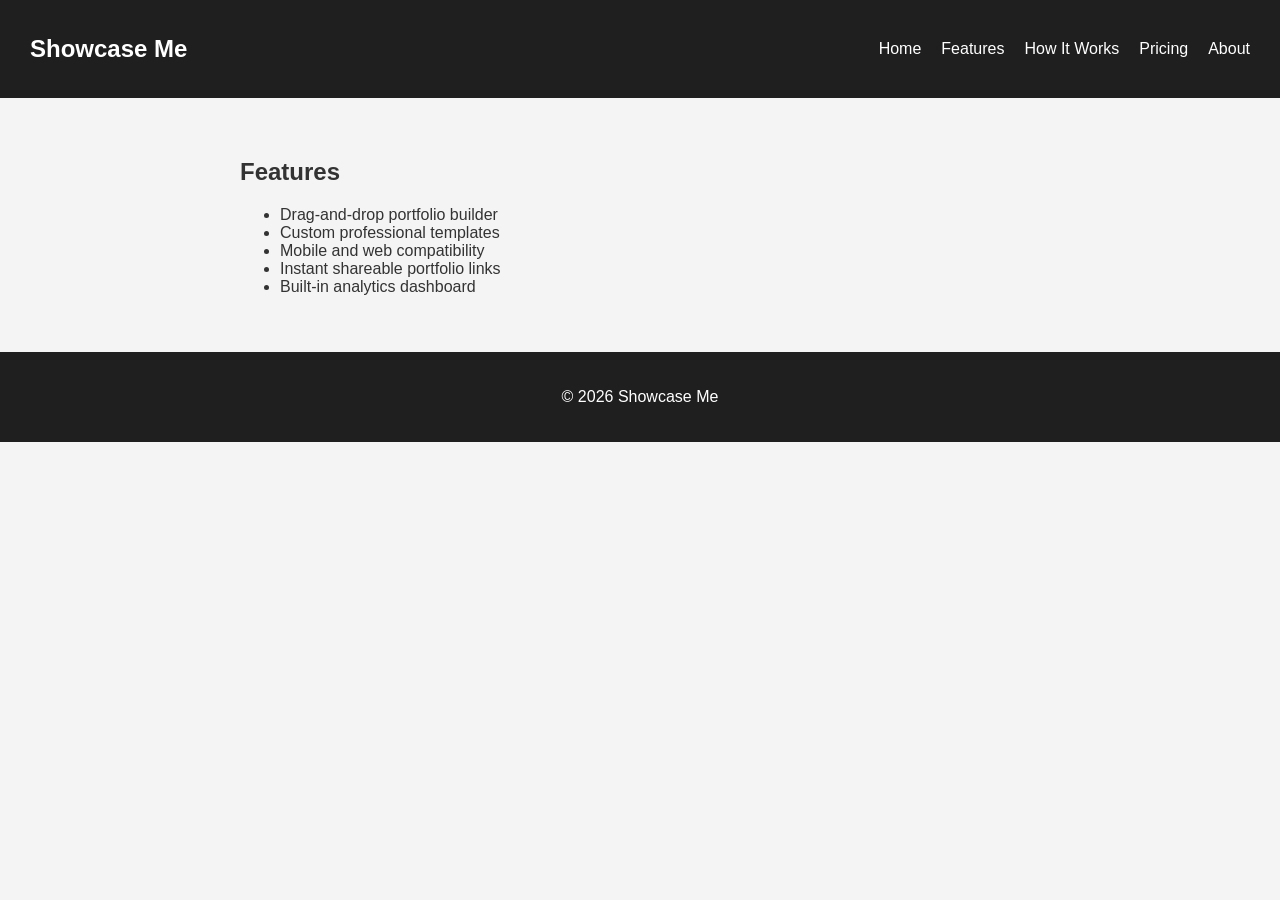
==== features.html @ 648b31cb "Create features.html" ====
<!DOCTYPE html>
<html lang="en">
<head>
<meta charset="UTF-8">
<title>Features | Showcase Me</title>
<link rel="stylesheet" href="style.css">
</head>
<body>

<nav>
  <h1>Showcase Me</h1>
  <ul>
    <li><a href="index.html">Home</a></li>
    <li><a href="features.html">Features</a></li>
    <li><a href="how-it-works.html">How It Works</a></li>
    <li><a href="pricing.html">Pricing</a></li>
    <li><a href="about.html">About</a></li>
  </ul>
</nav>

<section>
<h2>Features</h2>
<ul>
<li>Drag-and-drop portfolio builder</li>
<li>Custom professional templates</li>
<li>Mobile and web compatibility</li>
<li>Instant shareable portfolio links</li>
<li>Built-in analytics dashboard</li>
</ul>
</section>

<footer>
<p>© 2026 Showcase Me</p>
</footer>

</body>
</html>
---- style.css ----
body {
  margin: 0;
  font-family: Arial, sans-serif;
  background-color: #f4f4f4;
  color: #333;
}

nav {
  background: #1f1f1f;
  color: white;
  padding: 15px 30px;
  display: flex;
  justify-content: space-between;
  align-items: center;
}

nav ul {
  list-style: none;
  display: flex;
  gap: 20px;
}

nav a {
  color: white;
  text-decoration: none;
}

nav a:hover {
  text-decoration: underline;
}

.hero {
  text-align: center;
  padding: 80px 20px;
  background: #e9e9e9;
}

.btn {
  display: inline-block;
  padding: 12px 20px;
  background: #333;
  color: white;
  text-decoration: none;
  border-radius: 5px;
  margin-top: 15px;
}

section {
  padding: 40px 20px;
  max-width: 800px;
  margin: auto;
}

footer {
  background: #1f1f1f;
  color: white;
  text-align: center;
  padding: 20px;
}
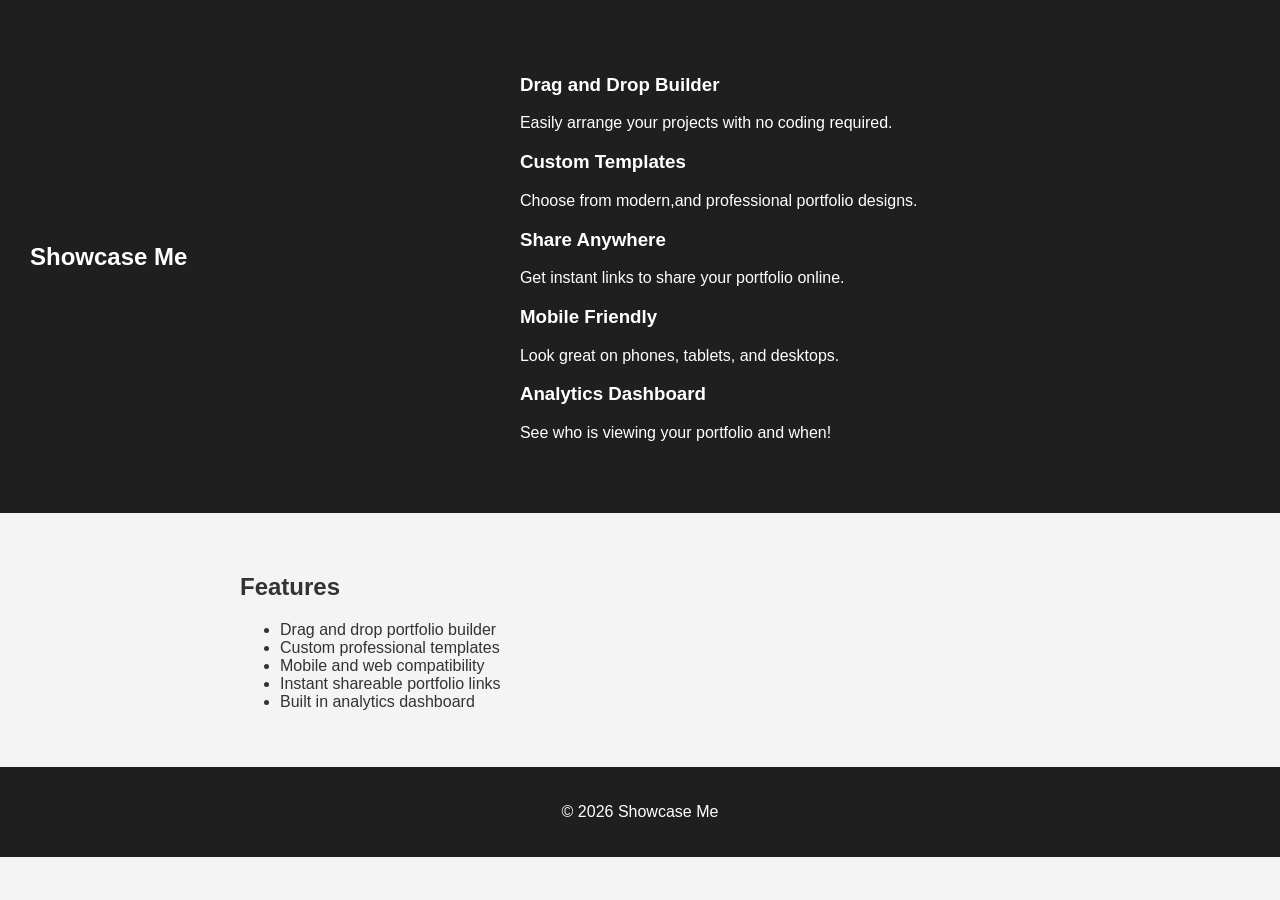
==== commit f66a814b: "Update features.html" ====
--- a/features.html
+++ b/features.html
@@ -9,23 +9,38 @@
 
 <nav>
   <h1>Showcase Me</h1>
-  <ul>
-    <li><a href="index.html">Home</a></li>
-    <li><a href="features.html">Features</a></li>
-    <li><a href="how-it-works.html">How It Works</a></li>
-    <li><a href="pricing.html">Pricing</a></li>
-    <li><a href="about.html">About</a></li>
-  </ul>
+  <section class="features-grid">
+    <div class="feature-box">
+        <h3>Drag and Drop Builder</h3>
+        <p>Easily arrange your projects with no coding required.</p>
+    </div>
+    <div class="feature-box">
+        <h3>Custom Templates</h3>
+        <p>Choose from modern,and professional portfolio designs.</p>
+    </div>
+    <div class="feature-box">
+        <h3>Share Anywhere</h3>
+        <p>Get instant links to share your portfolio online.</p>
+    </div>
+    <div class="feature-box">
+        <h3>Mobile Friendly</h3>
+        <p>Look great on phones, tablets, and desktops.</p>
+    </div>
+    <div class="feature-box">
+        <h3>Analytics Dashboard</h3>
+        <p>See who is viewing your portfolio and when!</p>
+    </div>
+</section>
 </nav>
 
 <section>
 <h2>Features</h2>
 <ul>
-<li>Drag-and-drop portfolio builder</li>
+<li>Drag and drop portfolio builder</li>
 <li>Custom professional templates</li>
 <li>Mobile and web compatibility</li>
 <li>Instant shareable portfolio links</li>
-<li>Built-in analytics dashboard</li>
+<li>Built in analytics dashboard</li>
 </ul>
 </section>
 
--- a/style.css
+++ b/style.css
@@ -30,19 +30,39 @@
 }
 
 .hero {
-  text-align: center;
-  padding: 80px 20px;
-  background: #e9e9e9;
+    text-align: center;
+    padding: 100px 20px;
+    background: linear-gradient(135deg, #f7cac9, #92a8d1); /* soft gradient */
+    color: #222;
+    border-radius: 8px;
+    margin: 20px;
+}
+
+.hero h2 {
+    font-size: 3em;
+    margin-bottom: 20px;
+}
+
+.hero p {
+    font-size: 1.2em;
+    max-width: 600px;
+    margin: auto;
 }
 
 .btn {
-  display: inline-block;
-  padding: 12px 20px;
-  background: #333;
-  color: white;
-  text-decoration: none;
-  border-radius: 5px;
-  margin-top: 15px;
+    display: inline-block;
+    padding: 14px 28px;
+    background-color: #222;
+    color: #fff;
+    text-decoration: none;
+    border-radius: 50px;
+    font-weight: bold;
+    transition: 0.3s;
+}
+
+.btn:hover {
+    background-color: #555;
+    transform: scale(1.05);
 }
 
 section {
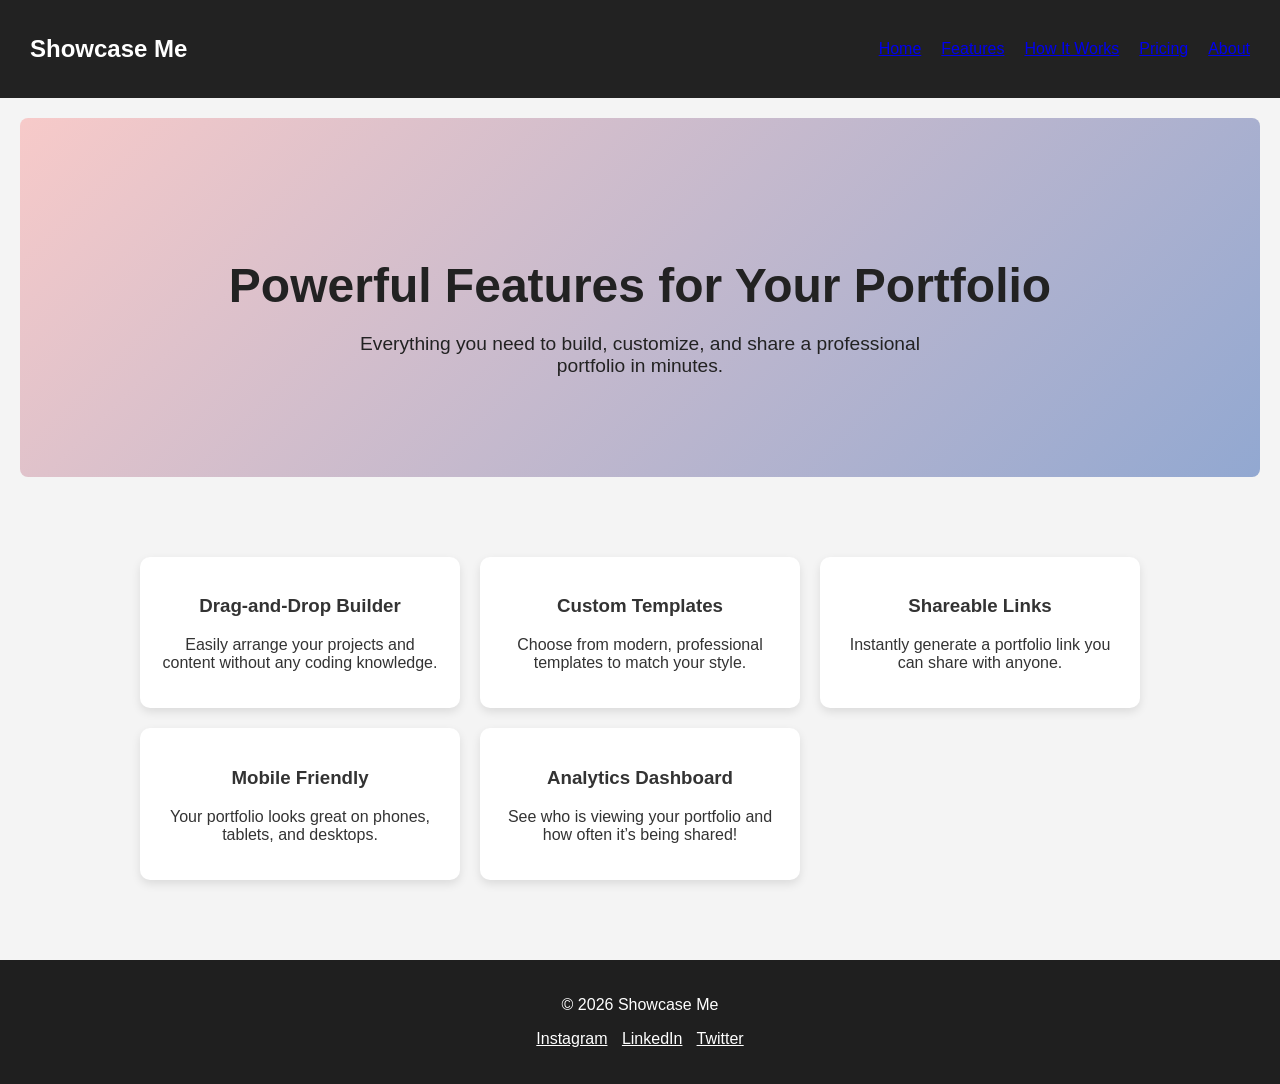
==== commit 91e0105e: "Update features.html" ====
--- a/features.html
+++ b/features.html
@@ -7,45 +7,56 @@
 </head>
 <body>
 
+<!-- Navigation (same for all pages) -->
 <nav>
   <h1>Showcase Me</h1>
-  <section class="features-grid">
-    <div class="feature-box">
-        <h3>Drag and Drop Builder</h3>
-        <p>Easily arrange your projects with no coding required.</p>
-    </div>
-    <div class="feature-box">
-        <h3>Custom Templates</h3>
-        <p>Choose from modern,and professional portfolio designs.</p>
-    </div>
-    <div class="feature-box">
-        <h3>Share Anywhere</h3>
-        <p>Get instant links to share your portfolio online.</p>
-    </div>
-    <div class="feature-box">
-        <h3>Mobile Friendly</h3>
-        <p>Look great on phones, tablets, and desktops.</p>
-    </div>
-    <div class="feature-box">
-        <h3>Analytics Dashboard</h3>
-        <p>See who is viewing your portfolio and when!</p>
-    </div>
-</section>
+  <ul>
+    <li><a href="index.html">Home</a></li>
+    <li><a href="features.html">Features</a></li>
+    <li><a href="how-it-works.html">How It Works</a></li>
+    <li><a href="pricing.html">Pricing</a></li>
+    <li><a href="about.html">About</a></li>
+  </ul>
 </nav>
 
-<section>
-<h2>Features</h2>
-<ul>
-<li>Drag and drop portfolio builder</li>
-<li>Custom professional templates</li>
-<li>Mobile and web compatibility</li>
-<li>Instant shareable portfolio links</li>
-<li>Built in analytics dashboard</li>
-</ul>
+<!-- Hero Section -->
+<header class="hero">
+  <h2>Powerful Features for Your Portfolio</h2>
+  <p>Everything you need to build, customize, and share a professional portfolio in minutes.</p>
+</header>
+
+<!-- Features Grid -->
+<section class="features-grid">
+  <div class="feature-box">
+    <h3>Drag-and-Drop Builder</h3>
+    <p>Easily arrange your projects and content without any coding knowledge.</p>
+  </div>
+  <div class="feature-box">
+    <h3>Custom Templates</h3>
+    <p>Choose from modern, professional templates to match your style.</p>
+  </div>
+  <div class="feature-box">
+    <h3>Shareable Links</h3>
+    <p>Instantly generate a portfolio link you can share with anyone.</p>
+  </div>
+  <div class="feature-box">
+    <h3>Mobile Friendly</h3>
+    <p>Your portfolio looks great on phones, tablets, and desktops.</p>
+  </div>
+  <div class="feature-box">
+    <h3>Analytics Dashboard</h3>
+    <p>See who is viewing your portfolio and how often it’s being shared!</p>
+  </div>
 </section>
 
+<!-- Footer -->
 <footer>
-<p>© 2026 Showcase Me</p>
+  <p>© 2026 Showcase Me</p>
+  <p>
+    <a href="#" style="color:white; margin-right:10px;">Instagram</a>
+    <a href="#" style="color:white; margin-right:10px;">LinkedIn</a>
+    <a href="#" style="color:white;">Twitter</a>
+  </p>
 </footer>
 
 </body>
--- a/style.css
+++ b/style.css
@@ -6,27 +6,29 @@
 }
 
 nav {
-  background: #1f1f1f;
-  color: white;
-  padding: 15px 30px;
-  display: flex;
-  justify-content: space-between;
-  align-items: center;
+    background: #222;
+    color: white;
+    padding: 15px 30px;
+    display: flex;
+    justify-content: space-between;
+    align-items: center;
+    position: sticky;
+    top: 0;
+    z-index: 1000;
 }
 
 nav ul {
-  list-style: none;
-  display: flex;
-  gap: 20px;
+    list-style: none;
+    display: flex;
+    gap: 20px;
+    flex-wrap: wrap;
 }
 
-nav a {
-  color: white;
-  text-decoration: none;
-}
-
-nav a:hover {
-  text-decoration: underline;
+@media (max-width: 800px) {
+  .pricing-cards {
+    flex-direction: column;
+    align-items: center;
+  }
 }
 
 .hero {
@@ -70,7 +72,81 @@
   max-width: 800px;
   margin: auto;
 }
+.features-grid {
+    display: grid;
+    grid-template-columns: repeat(auto-fit, minmax(250px, 1fr));
+    gap: 20px;
+    max-width: 1000px;
+    margin: 40px auto;
+}
 
+.feature-box {
+    background: #fff;
+    padding: 20px;
+    border-radius: 10px;
+    box-shadow: 0 4px 10px rgba(0,0,0,0.1);
+    transition: 0.3s;
+    text-align: center;
+}
+
+.feature-box:hover {
+    transform: translateY(-5px);
+    box-shadow: 0 6px 15px rgba(0,0,0,0.15);
+}
+.pricing-section {
+  text-align: center;
+  padding: 60px 20px;
+  max-width: 1200px;
+  margin: auto;
+}
+
+.pricing-cards {
+  display: flex;
+  flex-wrap: wrap;
+  gap: 20px;
+  justify-content: center;
+  margin-top: 40px;
+}
+
+.pricing-card {
+  background: #fff;
+  border-radius: 10px;
+  box-shadow: 0 4px 10px rgba(0,0,0,0.1);
+  padding: 30px 20px;
+  flex: 1 1 250px;
+  max-width: 300px;
+  transition: transform 0.3s, box-shadow 0.3s;
+}
+
+.pricing-card:hover {
+  transform: translateY(-5px);
+  box-shadow: 0 8px 20px rgba(0,0,0,0.15);
+}
+
+.pricing-card h3 {
+  margin-bottom: 15px;
+  font-size: 1.5em;
+}
+
+.price {
+  font-size: 1.3em;
+  font-weight: bold;
+  margin-bottom: 15px;
+}
+
+.pricing-card ul {
+  list-style: none;
+  padding: 0;
+  margin-bottom: 20px;
+}
+
+.pricing-card li {
+  padding: 8px 0;
+}
+
+.pricing-card.featured {
+  border: 2px solid #222;
+}
 footer {
   background: #1f1f1f;
   color: white;
